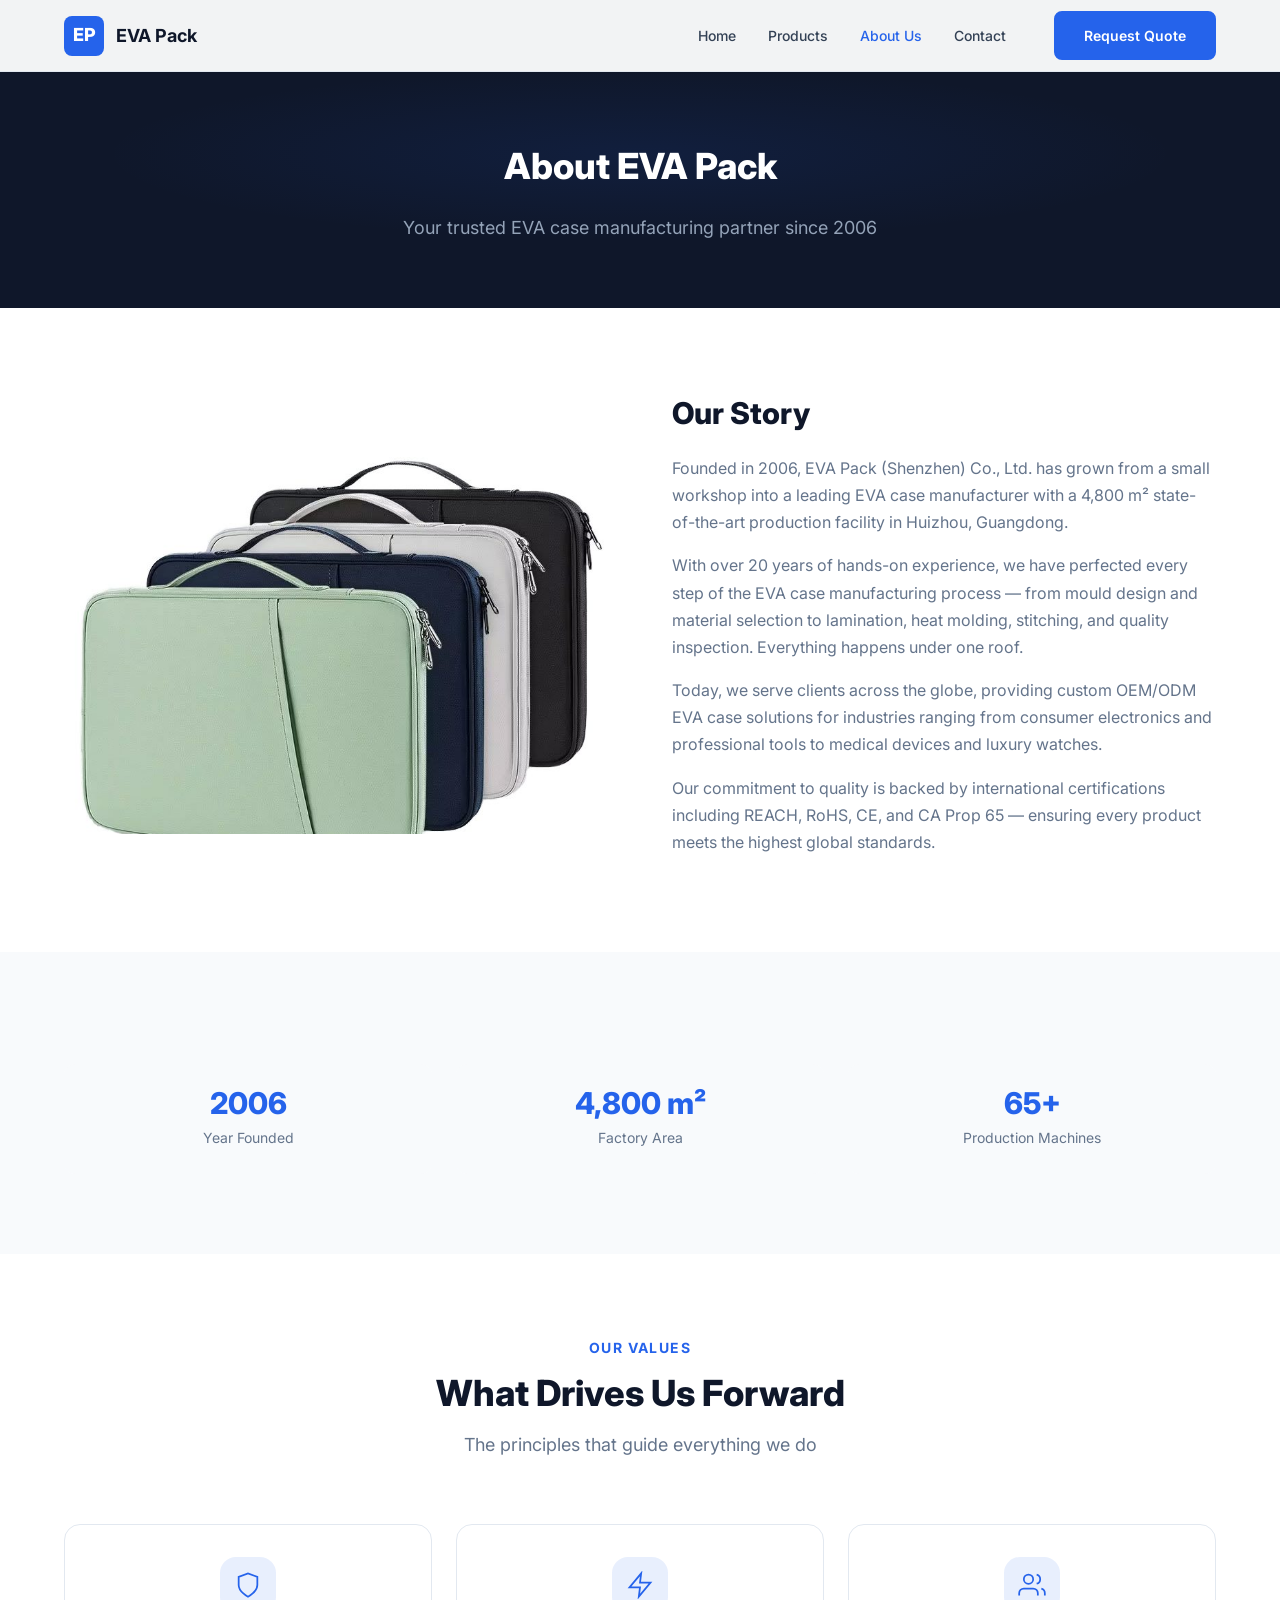
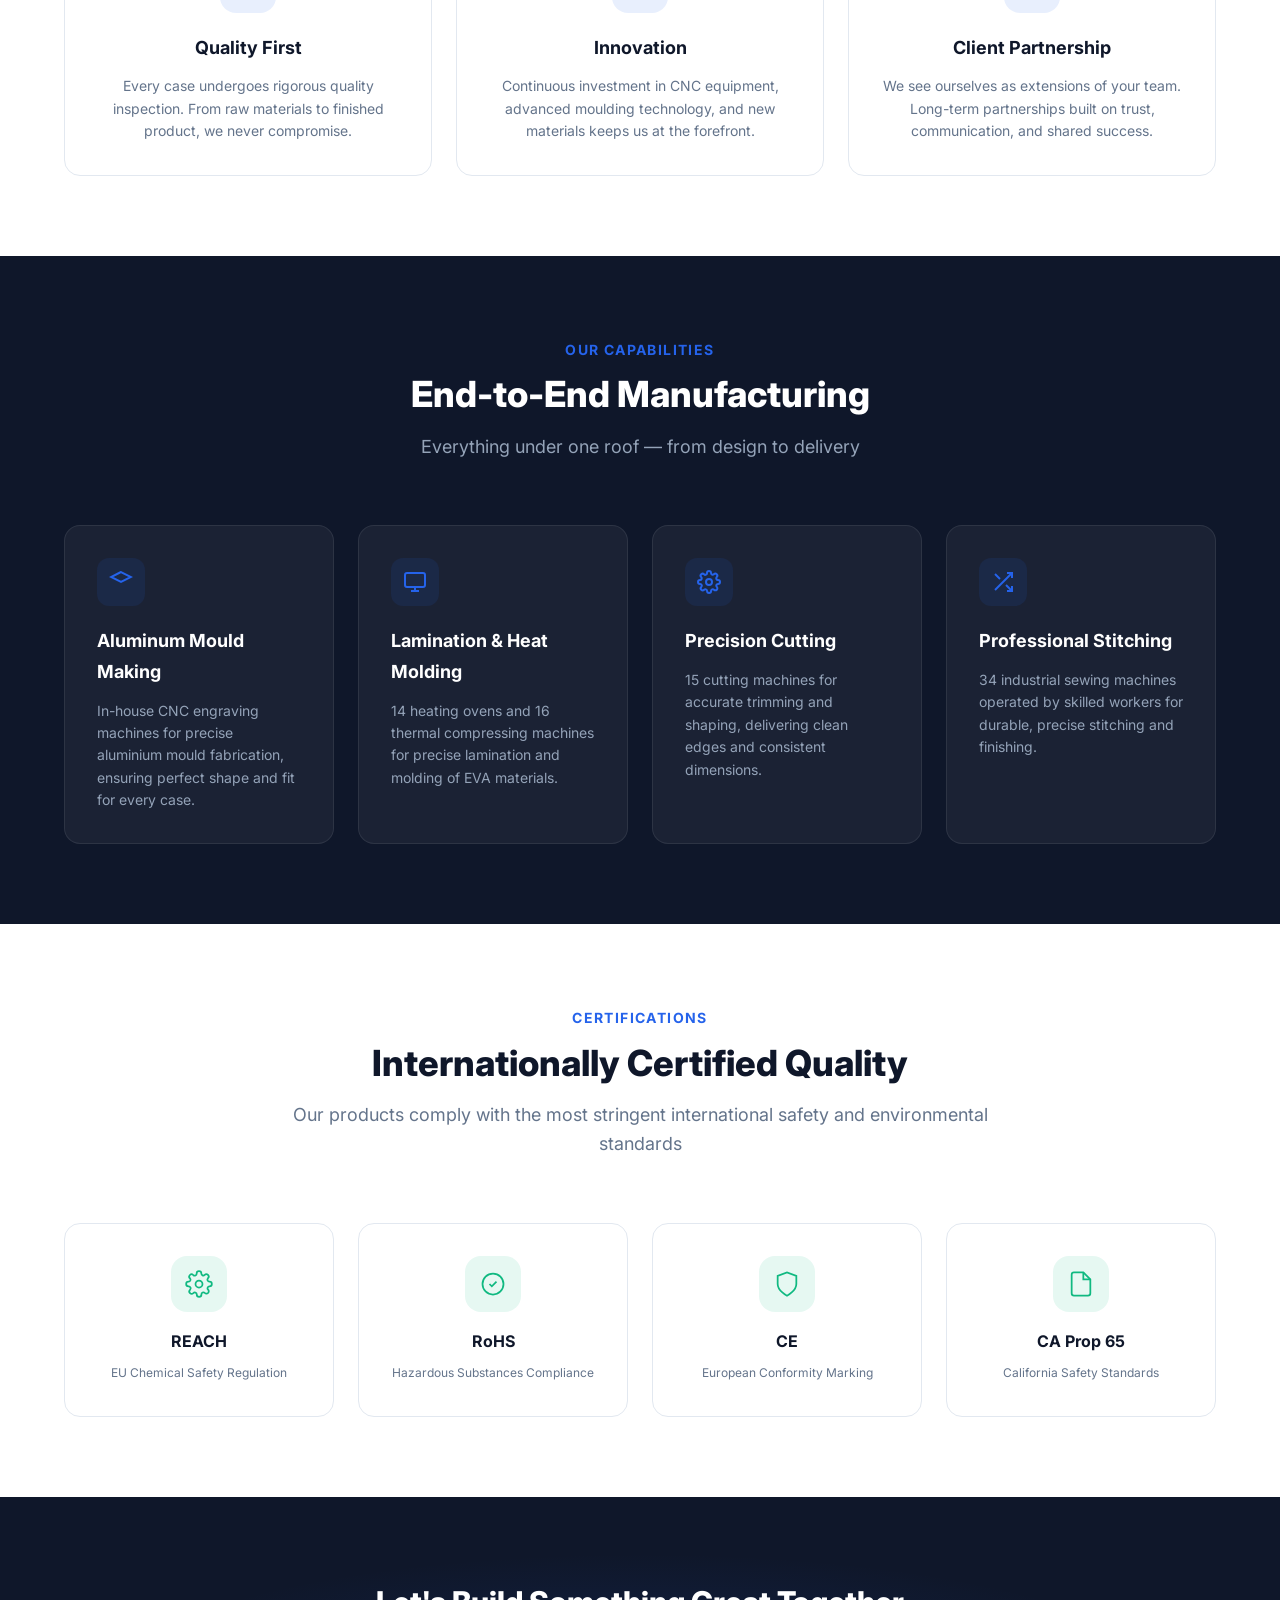
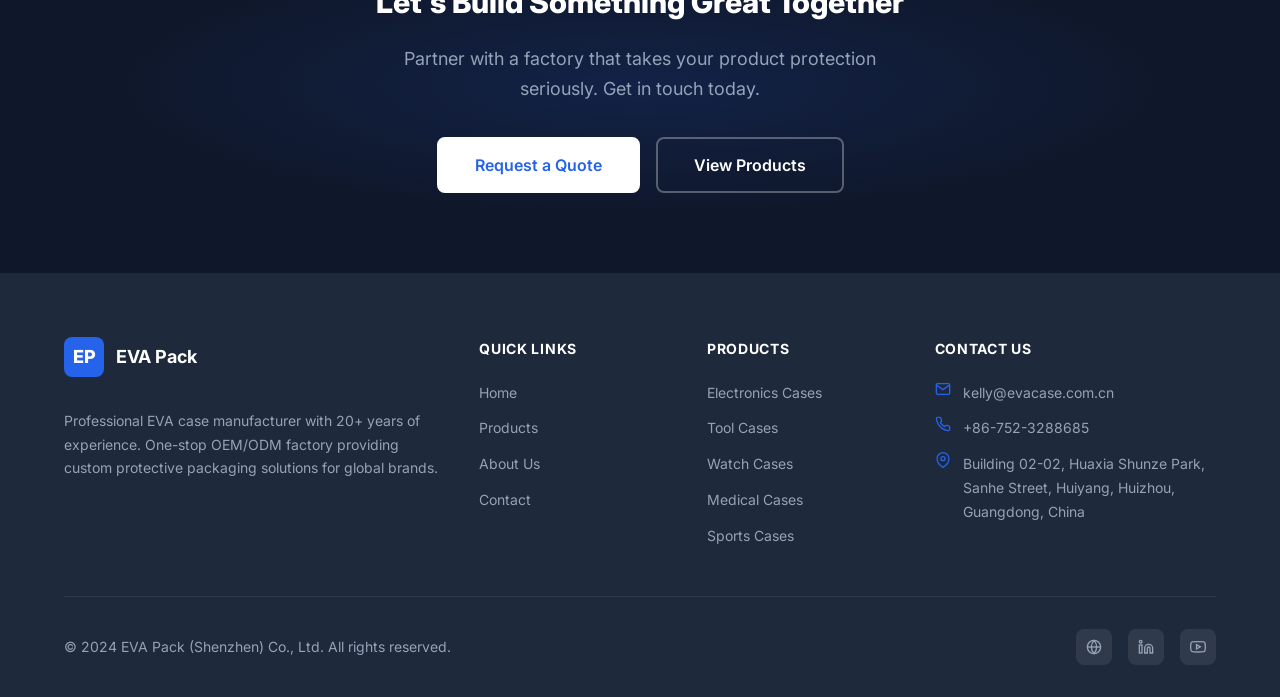
==== about.html @ 60064ac1 "Initial commit: EVA Pack B2B website with product images" ====
<!DOCTYPE html>
<html lang="en">
<head>
  <meta charset="UTF-8">
  <meta name="viewport" content="width=device-width, initial-scale=1.0">
  <meta name="description" content="Learn about EVA Pack - 20+ years of EVA case manufacturing excellence. 4,800 m² factory in Huizhou, China. REACH, RoHS, CE certified. End-to-end OEM/ODM service.">
  <meta name="keywords" content="EVA case manufacturer, about EVA Pack, EVA case factory China, OEM EVA case, EVA packaging company">
  <meta property="og:title" content="About Us - EVA Pack | 20+ Years of EVA Manufacturing Excellence">
  <meta property="og:description" content="Founded in 2006, EVA Pack is a professional EVA case manufacturer with a 4,800 m² factory in Huizhou, China. End-to-end OEM/ODM service.">
  <meta property="og:type" content="website">
  <link rel="canonical" href="https://www.evapack.hk/about.html">
  <link rel="preconnect" href="https://fonts.googleapis.com">
  <link rel="preconnect" href="https://fonts.gstatic.com" crossorigin>
  <link href="https://fonts.googleapis.com/css2?family=Inter:wght@400;500;600;700;800;900&display=swap" rel="stylesheet">
  <link rel="stylesheet" href="assets/css/style.css">
  <title>About Us - EVA Pack | Professional EVA Case Manufacturer Since 2006</title>
  <script type="application/ld+json">
  {
    "@context": "https://schema.org",
    "@type": "AboutPage",
    "name": "About EVA Pack",
    "description": "Professional EVA case manufacturer with 20+ years experience. 4,800 m² factory with 65+ production equipment.",
    "url": "https://www.evapack.hk/about.html",
    "about": {
      "@type": "Organization",
      "name": "EVA Pack (Shenzhen) Co., Ltd.",
      "foundingDate": "2006",
      "description": "Professional EVA case manufacturer specializing in custom OEM/ODM protective cases."
    }
  }
  </script>
</head>
<body>
  <!-- Header -->
  <header class="header scrolled" id="header">
    <div class="header-inner">
      <a href="index.html" class="logo">
        <div class="logo-icon">EP</div>
        <span class="logo-text" style="color:var(--color-navy)">EVA Pack</span>
      </a>
      <nav class="nav" id="nav">
        <a href="index.html" class="nav-link" style="color:var(--color-slate)">Home</a>
        <a href="products.html" class="nav-link" style="color:var(--color-slate)">Products</a>
        <a href="about.html" class="nav-link" style="color:var(--color-primary)">About Us</a>
        <a href="contact.html" class="nav-link" style="color:var(--color-slate)">Contact</a>
        <a href="contact.html" class="btn btn-primary nav-cta">Request Quote</a>
      </nav>
      <button class="menu-toggle" id="menuToggle" aria-label="Menu">
        <span style="background:var(--color-navy)"></span><span style="background:var(--color-navy)"></span><span style="background:var(--color-navy)"></span>
      </button>
    </div>
  </header>

  <div class="mobile-overlay" id="mobileOverlay"></div>
  <div class="mobile-nav" id="mobileNav">
    <a href="index.html" class="nav-link">Home</a>
    <a href="products.html" class="nav-link">Products</a>
    <a href="about.html" class="nav-link">About Us</a>
    <a href="contact.html" class="nav-link">Contact</a>
    <a href="contact.html" class="btn btn-primary">Request Quote</a>
  </div>

  <!-- Page Hero -->
  <section class="page-hero">
    <div class="page-hero-content">
      <h1 class="page-hero-title">About EVA Pack</h1>
      <p class="page-hero-subtitle">Your trusted EVA case manufacturing partner since 2006</p>
    </div>
  </section>

  <!-- Our Story -->
  <section class="section">
    <div class="container">
      <div class="about-story">
        <div class="about-image">
          <img src="assets/images/product-3.jpg" alt="EVA Pack Multi-Color Case Collection - Factory Product Showcase" loading="lazy" decoding="async" width="790" height="790" style="width:100%;height:100%;object-fit:cover">
        </div>
        <div class="about-content reveal">
          <h2>Our Story</h2>
          <p>Founded in 2006, EVA Pack (Shenzhen) Co., Ltd. has grown from a small workshop into a leading EVA case manufacturer with a 4,800 m² state-of-the-art production facility in Huizhou, Guangdong.</p>
          <p>With over 20 years of hands-on experience, we have perfected every step of the EVA case manufacturing process — from mould design and material selection to lamination, heat molding, stitching, and quality inspection. Everything happens under one roof.</p>
          <p>Today, we serve clients across the globe, providing custom OEM/ODM EVA case solutions for industries ranging from consumer electronics and professional tools to medical devices and luxury watches.</p>
          <p>Our commitment to quality is backed by international certifications including REACH, RoHS, CE, and CA Prop 65 — ensuring every product meets the highest global standards.</p>
        </div>
      </div>
    </div>
  </section>

  <!-- Stats -->
  <section class="section section-alt">
    <div class="container">
      <div class="stats-grid stagger">
        <div class="stat-item">
          <div class="stat-number">2006</div>
          <div class="stat-label">Year Founded</div>
        </div>
        <div class="stat-item">
          <div class="stat-number">4,800 m²</div>
          <div class="stat-label">Factory Area</div>
        </div>
        <div class="stat-item">
          <div class="stat-number">65+</div>
          <div class="stat-label">Production Machines</div>
        </div>
      </div>
    </div>
  </section>

  <!-- Our Values -->
  <section class="section">
    <div class="container">
      <div class="section-header reveal">
        <span class="section-label">Our Values</span>
        <h2 class="section-title">What Drives Us Forward</h2>
        <p class="section-subtitle">The principles that guide everything we do</p>
      </div>
      <div class="values-grid stagger">
        <div class="value-card">
          <div class="value-icon">
            <svg width="28" height="28" viewBox="0 0 24 24" fill="none" stroke="currentColor" stroke-width="1.5"><path d="M12 22s8-4 8-10V5l-8-3-8 3v7c0 6 8 10 8 10z"/></svg>
          </div>
          <h3 class="value-title">Quality First</h3>
          <p class="value-desc">Every case undergoes rigorous quality inspection. From raw materials to finished product, we never compromise.</p>
        </div>
        <div class="value-card">
          <div class="value-icon">
            <svg width="28" height="28" viewBox="0 0 24 24" fill="none" stroke="currentColor" stroke-width="1.5"><path d="M13 2L3 14h9l-1 8 10-12h-9l1-8z"/></svg>
          </div>
          <h3 class="value-title">Innovation</h3>
          <p class="value-desc">Continuous investment in CNC equipment, advanced moulding technology, and new materials keeps us at the forefront.</p>
        </div>
        <div class="value-card">
          <div class="value-icon">
            <svg width="28" height="28" viewBox="0 0 24 24" fill="none" stroke="currentColor" stroke-width="1.5"><path d="M17 21v-2a4 4 0 00-4-4H5a4 4 0 00-4 4v2"/><circle cx="9" cy="7" r="4"/><path d="M23 21v-2a4 4 0 00-3-3.87"/><path d="M16 3.13a4 4 0 010 7.75"/></svg>
          </div>
          <h3 class="value-title">Client Partnership</h3>
          <p class="value-desc">We see ourselves as extensions of your team. Long-term partnerships built on trust, communication, and shared success.</p>
        </div>
      </div>
    </div>
  </section>

  <!-- Manufacturing Capabilities -->
  <section class="section section-dark">
    <div class="container">
      <div class="section-header reveal">
        <span class="section-label">Our Capabilities</span>
        <h2 class="section-title">End-to-End Manufacturing</h2>
        <p class="section-subtitle">Everything under one roof — from design to delivery</p>
      </div>
      <div class="features-grid stagger">
        <div class="feature-card" style="background:rgba(255,255,255,0.05);border-color:rgba(255,255,255,0.08)">
          <div class="feature-icon">
            <svg width="24" height="24" viewBox="0 0 24 24" fill="none" stroke="currentColor" stroke-width="2"><path d="M12 2L2 7l10 5 10-5-10-5z"/></svg>
          </div>
          <h3 class="feature-title" style="color:var(--color-white)">Aluminum Mould Making</h3>
          <p class="feature-desc" style="color:var(--color-gray-light)">In-house CNC engraving machines for precise aluminium mould fabrication, ensuring perfect shape and fit for every case.</p>
        </div>
        <div class="feature-card" style="background:rgba(255,255,255,0.05);border-color:rgba(255,255,255,0.08)">
          <div class="feature-icon">
            <svg width="24" height="24" viewBox="0 0 24 24" fill="none" stroke="currentColor" stroke-width="2"><rect x="2" y="3" width="20" height="14" rx="2"/><line x1="8" y1="21" x2="16" y2="21"/><line x1="12" y1="17" x2="12" y2="21"/></svg>
          </div>
          <h3 class="feature-title" style="color:var(--color-white)">Lamination & Heat Molding</h3>
          <p class="feature-desc" style="color:var(--color-gray-light)">14 heating ovens and 16 thermal compressing machines for precise lamination and molding of EVA materials.</p>
        </div>
        <div class="feature-card" style="background:rgba(255,255,255,0.05);border-color:rgba(255,255,255,0.08)">
          <div class="feature-icon">
            <svg width="24" height="24" viewBox="0 0 24 24" fill="none" stroke="currentColor" stroke-width="2"><circle cx="12" cy="12" r="3"/><path d="M19.4 15a1.65 1.65 0 00.33 1.82l.06.06a2 2 0 010 2.83 2 2 0 01-2.83 0l-.06-.06a1.65 1.65 0 00-1.82-.33 1.65 1.65 0 00-1 1.51V21a2 2 0 01-4 0v-.09A1.65 1.65 0 009 19.4a1.65 1.65 0 00-1.82.33l-.06.06a2 2 0 01-2.83-2.83l.06-.06A1.65 1.65 0 004.68 15a1.65 1.65 0 00-1.51-1H3a2 2 0 010-4h.09A1.65 1.65 0 004.6 9a1.65 1.65 0 00-.33-1.82l-.06-.06a2 2 0 012.83-2.83l.06.06A1.65 1.65 0 009 4.68a1.65 1.65 0 001-1.51V3a2 2 0 014 0v.09a1.65 1.65 0 001 1.51 1.65 1.65 0 001.82-.33l.06-.06a2 2 0 012.83 2.83l-.06.06A1.65 1.65 0 0019.4 9a1.65 1.65 0 001.51 1H21a2 2 0 010 4h-.09a1.65 1.65 0 00-1.51 1z"/></svg>
          </div>
          <h3 class="feature-title" style="color:var(--color-white)">Precision Cutting</h3>
          <p class="feature-desc" style="color:var(--color-gray-light)">15 cutting machines for accurate trimming and shaping, delivering clean edges and consistent dimensions.</p>
        </div>
        <div class="feature-card" style="background:rgba(255,255,255,0.05);border-color:rgba(255,255,255,0.08)">
          <div class="feature-icon">
            <svg width="24" height="24" viewBox="0 0 24 24" fill="none" stroke="currentColor" stroke-width="2"><polyline points="16 3 21 3 21 8"/><line x1="4" y1="20" x2="21" y2="3"/><polyline points="21 16 21 21 16 21"/><line x1="15" y1="15" x2="21" y2="21"/><line x1="4" y1="4" x2="9" y2="9"/></svg>
          </div>
          <h3 class="feature-title" style="color:var(--color-white)">Professional Stitching</h3>
          <p class="feature-desc" style="color:var(--color-gray-light)">34 industrial sewing machines operated by skilled workers for durable, precise stitching and finishing.</p>
        </div>
      </div>
    </div>
  </section>

  <!-- Certifications Detail -->
  <section class="section">
    <div class="container">
      <div class="section-header reveal">
        <span class="section-label">Certifications</span>
        <h2 class="section-title">Internationally Certified Quality</h2>
        <p class="section-subtitle">Our products comply with the most stringent international safety and environmental standards</p>
      </div>
      <div class="certs-grid stagger">
        <div class="cert-card">
          <div class="cert-icon">
            <svg width="28" height="28" viewBox="0 0 24 24" fill="none" stroke="currentColor" stroke-width="1.5"><path d="M12 15a3 3 0 100-6 3 3 0 000 6z"/><path d="M19.4 15a1.65 1.65 0 00.33 1.82l.06.06a2 2 0 010 2.83 2 2 0 01-2.83 0l-.06-.06a1.65 1.65 0 00-1.82-.33 1.65 1.65 0 00-1 1.51V21a2 2 0 01-4 0v-.09A1.65 1.65 0 009 19.4a1.65 1.65 0 00-1.82.33l-.06.06a2 2 0 01-2.83-2.83l.06-.06A1.65 1.65 0 004.68 15a1.65 1.65 0 00-1.51-1H3a2 2 0 010-4h.09A1.65 1.65 0 004.6 9a1.65 1.65 0 00-.33-1.82l-.06-.06a2 2 0 012.83-2.83l.06.06A1.65 1.65 0 009 4.68a1.65 1.65 0 001-1.51V3a2 2 0 014 0v.09a1.65 1.65 0 001 1.51 1.65 1.65 0 001.82-.33l.06-.06a2 2 0 012.83 2.83l-.06.06A1.65 1.65 0 0019.4 9a1.65 1.65 0 001.51 1H21a2 2 0 010 4h-.09a1.65 1.65 0 00-1.51 1z"/></svg>
          </div>
          <h3 class="cert-name">REACH</h3>
          <p style="font-size:var(--font-size-xs);color:var(--color-gray);margin-top:var(--space-2)">EU Chemical Safety Regulation</p>
        </div>
        <div class="cert-card">
          <div class="cert-icon">
            <svg width="28" height="28" viewBox="0 0 24 24" fill="none" stroke="currentColor" stroke-width="1.5"><path d="M9 12l2 2 4-4m6 2a9 9 0 11-18 0 9 9 0 0118 0z"/></svg>
          </div>
          <h3 class="cert-name">RoHS</h3>
          <p style="font-size:var(--font-size-xs);color:var(--color-gray);margin-top:var(--space-2)">Hazardous Substances Compliance</p>
        </div>
        <div class="cert-card">
          <div class="cert-icon">
            <svg width="28" height="28" viewBox="0 0 24 24" fill="none" stroke="currentColor" stroke-width="1.5"><path d="M12 22s8-4 8-10V5l-8-3-8 3v7c0 6 8 10 8 10z"/></svg>
          </div>
          <h3 class="cert-name">CE</h3>
          <p style="font-size:var(--font-size-xs);color:var(--color-gray);margin-top:var(--space-2)">European Conformity Marking</p>
        </div>
        <div class="cert-card">
          <div class="cert-icon">
            <svg width="28" height="28" viewBox="0 0 24 24" fill="none" stroke="currentColor" stroke-width="1.5"><path d="M14 2H6a2 2 0 00-2 2v16a2 2 0 002 2h12a2 2 0 002-2V8z"/><polyline points="14 2 14 8 20 8"/></svg>
          </div>
          <h3 class="cert-name">CA Prop 65</h3>
          <p style="font-size:var(--font-size-xs);color:var(--color-gray);margin-top:var(--space-2)">California Safety Standards</p>
        </div>
      </div>
    </div>
  </section>

  <!-- CTA -->
  <section class="cta-section">
    <div class="cta-bg"></div>
    <div class="cta-content reveal">
      <h2>Let's Build Something Great Together</h2>
      <p>Partner with a factory that takes your product protection seriously. Get in touch today.</p>
      <div class="cta-buttons">
        <a href="contact.html" class="btn btn-white btn-lg">Request a Quote</a>
        <a href="products.html" class="btn btn-outline-light btn-lg">View Products</a>
      </div>
    </div>
  </section>

  <!-- Footer -->
  <footer class="footer">
    <div class="container">
      <div class="footer-grid">
        <div class="footer-brand">
          <a href="index.html" class="logo" style="margin-bottom:var(--space-4);display:inline-flex">
            <div class="logo-icon">EP</div>
            <span class="logo-text" style="color:var(--color-white)">EVA Pack</span>
          </a>
          <p>Professional EVA case manufacturer with 20+ years of experience. One-stop OEM/ODM factory providing custom protective packaging solutions for global brands.</p>
        </div>
        <div>
          <h4 class="footer-heading">Quick Links</h4>
          <div class="footer-links">
            <a href="index.html">Home</a>
            <a href="products.html">Products</a>
            <a href="about.html">About Us</a>
            <a href="contact.html">Contact</a>
          </div>
        </div>
        <div>
          <h4 class="footer-heading">Products</h4>
          <div class="footer-links">
            <a href="products.html#electronics">Electronics Cases</a>
            <a href="products.html#tools">Tool Cases</a>
            <a href="products.html#watches">Watch Cases</a>
            <a href="products.html#medical">Medical Cases</a>
            <a href="products.html#sports">Sports Cases</a>
          </div>
        </div>
        <div>
          <h4 class="footer-heading">Contact Us</h4>
          <div class="footer-contact">
            <div class="footer-contact-item">
              <svg width="16" height="16" viewBox="0 0 24 24" fill="none" stroke="currentColor" stroke-width="2"><path d="M4 4h16c1.1 0 2 .9 2 2v12c0 1.1-.9 2-2 2H4c-1.1 0-2-.9-2-2V6c0-1.1.9-2 2-2z"/><polyline points="22,6 12,13 2,6"/></svg>
              <span>kelly@evacase.com.cn</span>
            </div>
            <div class="footer-contact-item">
              <svg width="16" height="16" viewBox="0 0 24 24" fill="none" stroke="currentColor" stroke-width="2"><path d="M22 16.92v3a2 2 0 01-2.18 2 19.79 19.79 0 01-8.63-3.07 19.5 19.5 0 01-6-6 19.79 19.79 0 01-3.07-8.67A2 2 0 014.11 2h3a2 2 0 012 1.72c.127.96.361 1.903.7 2.81a2 2 0 01-.45 2.11L8.09 9.91a16 16 0 006 6l1.27-1.27a2 2 0 012.11-.45c.907.339 1.85.573 2.81.7A2 2 0 0122 16.92z"/></svg>
              <span>+86-752-3288685</span>
            </div>
            <div class="footer-contact-item">
              <svg width="16" height="16" viewBox="0 0 24 24" fill="none" stroke="currentColor" stroke-width="2"><path d="M21 10c0 7-9 13-9 13s-9-6-9-13a9 9 0 0118 0z"/><circle cx="12" cy="10" r="3"/></svg>
              <span>Building 02-02, Huaxia Shunze Park, Sanhe Street, Huiyang, Huizhou, Guangdong, China</span>
            </div>
          </div>
        </div>
      </div>
      <div class="footer-bottom">
        <p>&copy; 2024 EVA Pack (Shenzhen) Co., Ltd. All rights reserved.</p>
        <div class="footer-social">
          <a href="https://evapack.en.alibaba.com" target="_blank" rel="noopener" aria-label="Alibaba">
            <svg width="16" height="16" viewBox="0 0 24 24" fill="none" stroke="currentColor" stroke-width="2"><circle cx="12" cy="12" r="10"/><line x1="2" y1="12" x2="22" y2="12"/><path d="M12 2a15.3 15.3 0 014 10 15.3 15.3 0 01-4 10 15.3 15.3 0 01-4-10 15.3 15.3 0 014-10z"/></svg>
          </a>
          <a href="#" aria-label="LinkedIn"><svg width="16" height="16" viewBox="0 0 24 24" fill="none" stroke="currentColor" stroke-width="2"><path d="M16 8a6 6 0 016 6v7h-4v-7a2 2 0 00-2-2 2 2 0 00-2 2v7h-4v-7a6 6 0 016-6z"/><rect x="2" y="9" width="4" height="12"/><circle cx="4" cy="4" r="2"/></svg></a>
          <a href="#" aria-label="YouTube"><svg width="16" height="16" viewBox="0 0 24 24" fill="none" stroke="currentColor" stroke-width="2"><path d="M22.54 6.42a2.78 2.78 0 00-1.94-2C18.88 4 12 4 12 4s-6.88 0-8.6.46a2.78 2.78 0 00-1.94 2A29.94 29.94 0 001 11.75a29.94 29.94 0 00.46 5.33A2.78 2.78 0 003.4 19c1.72.46 8.6.46 8.6.46s6.88 0 8.6-.46a2.78 2.78 0 001.94-2c.313-1.732.467-3.49.46-5.25a29.94 29.94 0 00-.46-5.33z"/><polygon points="9.75 15.02 15.5 11.75 9.75 8.48 9.75 15.02"/></svg></a>
        </div>
      </div>
    </div>
  </footer>

  <button class="back-to-top" id="backToTop" aria-label="Back to top">
    <svg width="20" height="20" viewBox="0 0 24 24" fill="none" stroke="currentColor" stroke-width="2"><polyline points="18 15 12 9 6 15"/></svg>
  </button>

  <script src="assets/js/main.js"></script>
</body>
</html>
---- assets/css/style.css ----
/* ============================================================
   EVA Pack - B2B Foreign Trade Website
   Professional EVA Case Manufacturer
   ============================================================ */

/* --- Custom Properties --- */
:root {
  /* Brand Colors */
  --color-primary: #2563eb;
  --color-primary-light: #3b82f6;
  --color-primary-dark: #1d4ed8;
  --color-secondary: #0ea5e9;
  --color-secondary-light: #38bdf8;

  /* Neutrals */
  --color-navy: #0f172a;
  --color-navy-light: #1e293b;
  --color-slate: #334155;
  --color-slate-light: #475569;
  --color-gray: #64748b;
  --color-gray-light: #94a3b8;
  --color-border: #e2e8f0;
  --color-bg: #f8fafc;
  --color-bg-alt: #f1f5f9;
  --color-white: #ffffff;

  /* Accent */
  --color-success: #10b981;
  --color-warning: #f59e0b;

  /* Typography */
  --font-primary: 'Inter', -apple-system, BlinkMacSystemFont, 'Segoe UI', sans-serif;
  --font-size-xs: 0.75rem;
  --font-size-sm: 0.875rem;
  --font-size-base: 1rem;
  --font-size-lg: 1.125rem;
  --font-size-xl: 1.25rem;
  --font-size-2xl: 1.5rem;
  --font-size-3xl: 1.875rem;
  --font-size-4xl: 2.25rem;
  --font-size-5xl: 3rem;
  --font-size-6xl: 3.75rem;

  /* Spacing */
  --space-1: 0.25rem;
  --space-2: 0.5rem;
  --space-3: 0.75rem;
  --space-4: 1rem;
  --space-5: 1.25rem;
  --space-6: 1.5rem;
  --space-8: 2rem;
  --space-10: 2.5rem;
  --space-12: 3rem;
  --space-16: 4rem;
  --space-20: 5rem;
  --space-24: 6rem;

  /* Shadows */
  --shadow-sm: 0 1px 2px rgba(0,0,0,0.05);
  --shadow-md: 0 4px 6px -1px rgba(0,0,0,0.07), 0 2px 4px -2px rgba(0,0,0,0.05);
  --shadow-lg: 0 10px 15px -3px rgba(0,0,0,0.08), 0 4px 6px -4px rgba(0,0,0,0.04);
  --shadow-xl: 0 20px 25px -5px rgba(0,0,0,0.1), 0 8px 10px -6px rgba(0,0,0,0.04);

  /* Transitions */
  --transition-fast: 150ms ease;
  --transition-base: 300ms ease;
  --transition-slow: 500ms ease;

  /* Layout */
  --max-width: 1200px;
  --header-height: 72px;
}

/* --- Reset & Base --- */
*, *::before, *::after {
  margin: 0;
  padding: 0;
  box-sizing: border-box;
}

html {
  scroll-behavior: smooth;
  scroll-padding-top: var(--header-height);
  -webkit-font-smoothing: antialiased;
  -moz-osx-font-smoothing: grayscale;
}

body {
  font-family: var(--font-primary);
  font-size: var(--font-size-base);
  line-height: 1.7;
  color: var(--color-slate);
  background: var(--color-white);
  overflow-x: hidden;
}

img {
  max-width: 100%;
  height: auto;
  display: block;
}

a {
  color: var(--color-primary);
  text-decoration: none;
  transition: color var(--transition-fast);
}

a:hover {
  color: var(--color-primary-dark);
}

ul {
  list-style: none;
}

.container {
  max-width: var(--max-width);
  margin: 0 auto;
  padding: 0 var(--space-6);
}

/* --- Buttons --- */
.btn {
  display: inline-flex;
  align-items: center;
  gap: var(--space-2);
  padding: 0.75rem 1.75rem;
  font-size: var(--font-size-sm);
  font-weight: 600;
  border-radius: 8px;
  cursor: pointer;
  transition: all var(--transition-fast);
  border: 2px solid transparent;
  text-decoration: none;
  line-height: 1.5;
  white-space: nowrap;
}

.btn-primary {
  background: var(--color-primary);
  color: var(--color-white);
  border-color: var(--color-primary);
}

.btn-primary:hover {
  background: var(--color-primary-dark);
  border-color: var(--color-primary-dark);
  color: var(--color-white);
  transform: translateY(-1px);
  box-shadow: var(--shadow-md);
}

.btn-outline {
  background: transparent;
  color: var(--color-primary);
  border-color: var(--color-primary);
}

.btn-outline:hover {
  background: var(--color-primary);
  color: var(--color-white);
  transform: translateY(-1px);
}

.btn-outline-light {
  background: transparent;
  color: var(--color-white);
  border-color: rgba(255,255,255,0.3);
}

.btn-outline-light:hover {
  background: var(--color-white);
  color: var(--color-navy);
  border-color: var(--color-white);
  transform: translateY(-1px);
}

.btn-white {
  background: var(--color-white);
  color: var(--color-primary);
  border-color: var(--color-white);
}

.btn-white:hover {
  background: var(--color-bg);
  border-color: var(--color-bg);
  transform: translateY(-1px);
  box-shadow: var(--shadow-md);
}

.btn-lg {
  padding: 0.875rem 2.25rem;
  font-size: var(--font-size-base);
}

/* --- Section Common --- */
.section {
  padding: var(--space-20) 0;
}

.section-alt {
  background: var(--color-bg);
}

.section-dark {
  background: var(--color-navy);
  color: var(--color-white);
}

.section-header {
  text-align: center;
  max-width: 700px;
  margin: 0 auto var(--space-16);
}

.section-label {
  display: inline-block;
  font-size: var(--font-size-sm);
  font-weight: 700;
  text-transform: uppercase;
  letter-spacing: 0.1em;
  color: var(--color-primary);
  margin-bottom: var(--space-3);
}

.section-title {
  font-size: var(--font-size-4xl);
  font-weight: 800;
  color: var(--color-navy);
  line-height: 1.2;
  margin-bottom: var(--space-4);
}

.section-dark .section-title {
  color: var(--color-white);
}

.section-subtitle {
  font-size: var(--font-size-lg);
  color: var(--color-gray);
  line-height: 1.6;
}

.section-dark .section-subtitle {
  color: var(--color-gray-light);
}

/* --- Header --- */
.header {
  position: fixed;
  top: 0;
  left: 0;
  right: 0;
  z-index: 1000;
  height: var(--header-height);
  transition: all var(--transition-base);
  background: transparent;
}

.header.scrolled {
  background: rgba(255,255,255,0.95);
  backdrop-filter: blur(12px);
  -webkit-backdrop-filter: blur(12px);
  box-shadow: var(--shadow-sm);
  border-bottom: 1px solid var(--color-border);
}

.header-inner {
  display: flex;
  align-items: center;
  justify-content: space-between;
  height: 100%;
  max-width: var(--max-width);
  margin: 0 auto;
  padding: 0 var(--space-6);
}

.logo {
  display: flex;
  align-items: center;
  gap: var(--space-3);
  text-decoration: none;
}

.logo-icon {
  width: 40px;
  height: 40px;
  background: var(--color-primary);
  border-radius: 8px;
  display: flex;
  align-items: center;
  justify-content: center;
  color: var(--color-white);
  font-weight: 800;
  font-size: var(--font-size-lg);
  flex-shrink: 0;
}

.logo-text {
  font-size: var(--font-size-lg);
  font-weight: 700;
  color: var(--color-white);
  line-height: 1.2;
}

.header.scrolled .logo-text {
  color: var(--color-navy);
}

.nav {
  display: flex;
  align-items: center;
  gap: var(--space-8);
}

.nav-link {
  font-size: var(--font-size-sm);
  font-weight: 500;
  color: rgba(255,255,255,0.85);
  text-decoration: none;
  transition: color var(--transition-fast);
  position: relative;
}

.header.scrolled .nav-link {
  color: var(--color-slate);
}

.nav-link:hover {
  color: var(--color-white);
}

.header.scrolled .nav-link:hover {
  color: var(--color-primary);
}

.nav-link::after {
  content: '';
  position: absolute;
  bottom: -4px;
  left: 0;
  width: 0;
  height: 2px;
  background: var(--color-primary);
  transition: width var(--transition-fast);
}

.nav-link:hover::after {
  width: 100%;
}

.nav-cta {
  margin-left: var(--space-4);
}

/* Mobile Menu Toggle */
.menu-toggle {
  display: none;
  flex-direction: column;
  gap: 5px;
  cursor: pointer;
  padding: var(--space-2);
  background: none;
  border: none;
  z-index: 1001;
}

.menu-toggle span {
  display: block;
  width: 24px;
  height: 2px;
  background: var(--color-white);
  transition: all var(--transition-fast);
  border-radius: 2px;
}

.header.scrolled .menu-toggle span {
  background: var(--color-navy);
}

.menu-toggle.active span:nth-child(1) {
  transform: rotate(45deg) translate(5px, 5px);
}

.menu-toggle.active span:nth-child(2) {
  opacity: 0;
}

.menu-toggle.active span:nth-child(3) {
  transform: rotate(-45deg) translate(5px, -5px);
}

/* --- Hero --- */
.hero {
  position: relative;
  min-height: 100vh;
  display: flex;
  align-items: center;
  justify-content: center;
  background: var(--color-navy);
  overflow: hidden;
  padding: var(--space-24) 0;
}

.hero-bg {
  position: absolute;
  inset: 0;
  background:
    radial-gradient(ellipse 80% 60% at 50% 30%, rgba(37,99,235,0.15) 0%, transparent 70%),
    radial-gradient(ellipse 60% 50% at 80% 70%, rgba(14,165,233,0.1) 0%, transparent 70%),
    radial-gradient(ellipse 50% 40% at 20% 50%, rgba(37,99,235,0.08) 0%, transparent 60%);
}

.hero-pattern {
  position: absolute;
  inset: 0;
  background-image:
    linear-gradient(rgba(255,255,255,0.03) 1px, transparent 1px),
    linear-gradient(90deg, rgba(255,255,255,0.03) 1px, transparent 1px);
  background-size: 60px 60px;
  opacity: 0.5;
}

.hero-content {
  position: relative;
  z-index: 1;
  text-align: center;
  max-width: 800px;
  padding: 0 var(--space-6);
}

.hero-badge {
  display: inline-flex;
  align-items: center;
  gap: var(--space-2);
  background: rgba(37,99,235,0.2);
  border: 1px solid rgba(37,99,235,0.3);
  color: var(--color-secondary-light);
  padding: 0.375rem 1rem;
  border-radius: 50px;
  font-size: var(--font-size-sm);
  font-weight: 600;
  margin-bottom: var(--space-8);
}

.hero-badge-dot {
  width: 8px;
  height: 8px;
  background: var(--color-success);
  border-radius: 50%;
  animation: pulse-dot 2s ease-in-out infinite;
}

@keyframes pulse-dot {
  0%, 100% { opacity: 1; transform: scale(1); }
  50% { opacity: 0.6; transform: scale(1.2); }
}

.hero-title {
  font-size: clamp(2.25rem, 5vw, var(--font-size-6xl));
  font-weight: 800;
  color: var(--color-white);
  line-height: 1.1;
  margin-bottom: var(--space-6);
}

.hero-title span {
  background: linear-gradient(135deg, var(--color-secondary), var(--color-primary-light));
  -webkit-background-clip: text;
  -webkit-text-fill-color: transparent;
  background-clip: text;
}

.hero-desc {
  font-size: var(--font-size-lg);
  color: var(--color-gray-light);
  max-width: 600px;
  margin: 0 auto var(--space-8);
  line-height: 1.7;
}

.hero-ctas {
  display: flex;
  gap: var(--space-4);
  justify-content: center;
  flex-wrap: wrap;
}

.hero-scroll {
  position: absolute;
  bottom: var(--space-8);
  left: 50%;
  transform: translateX(-50%);
  display: flex;
  flex-direction: column;
  align-items: center;
  gap: var(--space-2);
  color: rgba(255,255,255,0.4);
  font-size: var(--font-size-xs);
  animation: bounce 2s ease-in-out infinite;
}

@keyframes bounce {
  0%, 100% { transform: translateX(-50%) translateY(0); }
  50% { transform: translateX(-50%) translateY(8px); }
}

/* --- Trust Bar --- */
.trust-bar {
  padding: var(--space-8) 0;
  background: var(--color-white);
  border-bottom: 1px solid var(--color-border);
}

.trust-grid {
  display: grid;
  grid-template-columns: repeat(4, 1fr);
  gap: var(--space-8);
  text-align: center;
}

.trust-item {
  display: flex;
  flex-direction: column;
  align-items: center;
  gap: var(--space-2);
}

.trust-icon {
  width: 48px;
  height: 48px;
  background: var(--color-bg);
  border-radius: 12px;
  display: flex;
  align-items: center;
  justify-content: center;
  color: var(--color-primary);
  margin-bottom: var(--space-1);
}

.trust-value {
  font-size: var(--font-size-2xl);
  font-weight: 800;
  color: var(--color-navy);
  line-height: 1;
}

.trust-label {
  font-size: var(--font-size-sm);
  color: var(--color-gray);
}

/* --- Product Categories --- */
.categories-grid {
  display: grid;
  grid-template-columns: repeat(3, 1fr);
  gap: var(--space-6);
}

.category-card {
  background: var(--color-white);
  border-radius: 16px;
  padding: var(--space-10) var(--space-8);
  text-align: center;
  border: 1px solid var(--color-border);
  transition: all var(--transition-base);
  position: relative;
  overflow: hidden;
}

.category-card::before {
  content: '';
  position: absolute;
  top: 0;
  left: 0;
  right: 0;
  height: 3px;
  background: linear-gradient(90deg, var(--color-primary), var(--color-secondary));
  transform: scaleX(0);
  transition: transform var(--transition-base);
}

.category-card:hover {
  transform: translateY(-4px);
  box-shadow: var(--shadow-xl);
  border-color: transparent;
}

.category-card:hover::before {
  transform: scaleX(1);
}

.category-icon {
  width: 64px;
  height: 64px;
  background: var(--color-bg);
  border-radius: 16px;
  display: flex;
  align-items: center;
  justify-content: center;
  margin: 0 auto var(--space-6);
  color: var(--color-primary);
  transition: all var(--transition-base);
}

.category-card:hover .category-icon {
  background: var(--color-primary);
  color: var(--color-white);
}

.category-name {
  font-size: var(--font-size-xl);
  font-weight: 700;
  color: var(--color-navy);
  margin-bottom: var(--space-3);
}

.category-desc {
  font-size: var(--font-size-sm);
  color: var(--color-gray);
  margin-bottom: var(--space-6);
  line-height: 1.6;
}

.category-link {
  font-size: var(--font-size-sm);
  font-weight: 600;
  color: var(--color-primary);
  display: inline-flex;
  align-items: center;
  gap: var(--space-1);
  transition: gap var(--transition-fast);
}

.category-link:hover {
  gap: var(--space-2);
}

/* --- Why Choose Us --- */
.features-grid {
  display: grid;
  grid-template-columns: repeat(4, 1fr);
  gap: var(--space-6);
}

.feature-card {
  background: var(--color-white);
  border-radius: 16px;
  padding: var(--space-8);
  border: 1px solid var(--color-border);
  transition: all var(--transition-base);
}

.feature-card:hover {
  transform: translateY(-2px);
  box-shadow: var(--shadow-lg);
}

.feature-icon {
  width: 48px;
  height: 48px;
  background: rgba(37,99,235,0.1);
  border-radius: 12px;
  display: flex;
  align-items: center;
  justify-content: center;
  color: var(--color-primary);
  margin-bottom: var(--space-5);
}

.feature-title {
  font-size: var(--font-size-lg);
  font-weight: 700;
  color: var(--color-navy);
  margin-bottom: var(--space-3);
}

.feature-desc {
  font-size: var(--font-size-sm);
  color: var(--color-gray);
  line-height: 1.6;
}

/* --- Featured Products --- */
.products-grid {
  display: grid;
  grid-template-columns: repeat(3, 1fr);
  gap: var(--space-8);
}

.product-card {
  background: var(--color-white);
  border-radius: 16px;
  overflow: hidden;
  border: 1px solid var(--color-border);
  transition: all var(--transition-base);
}

.product-card:hover {
  transform: translateY(-4px);
  box-shadow: var(--shadow-xl);
}

.product-image {
  position: relative;
  height: 260px;
  background: var(--color-bg-alt);
  display: flex;
  align-items: center;
  justify-content: center;
  overflow: hidden;
}

.product-image img {
  width: 100%;
  height: 100%;
  object-fit: cover;
  transition: transform var(--transition-slow);
}

.product-card:hover .product-image img {
  transform: scale(1.05);
}

.product-image-placeholder {
  display: flex;
  flex-direction: column;
  align-items: center;
  gap: var(--space-3);
  color: var(--color-gray-light);
}

.product-badge {
  position: absolute;
  top: var(--space-4);
  left: var(--space-4);
  background: var(--color-primary);
  color: var(--color-white);
  padding: 0.25rem 0.75rem;
  border-radius: 50px;
  font-size: var(--font-size-xs);
  font-weight: 600;
}

.product-body {
  padding: var(--space-6);
}

.product-name {
  font-size: var(--font-size-lg);
  font-weight: 700;
  color: var(--color-navy);
  margin-bottom: var(--space-2);
}

.product-desc {
  font-size: var(--font-size-sm);
  color: var(--color-gray);
  margin-bottom: var(--space-4);
  line-height: 1.6;
}

.product-tags {
  display: flex;
  flex-wrap: wrap;
  gap: var(--space-2);
  margin-bottom: var(--space-4);
}

.product-tag {
  font-size: var(--font-size-xs);
  padding: 0.25rem 0.625rem;
  background: var(--color-bg);
  border-radius: 4px;
  color: var(--color-slate);
  font-weight: 500;
}

.product-link {
  font-size: var(--font-size-sm);
  font-weight: 600;
  color: var(--color-primary);
  display: inline-flex;
  align-items: center;
  gap: var(--space-1);
}

.product-link:hover {
  gap: var(--space-2);
}

/* --- OEM Section --- */
.oem-section {
  display: grid;
  grid-template-columns: 1fr 1fr;
  gap: var(--space-16);
  align-items: center;
}

.oem-image {
  position: relative;
  border-radius: 20px;
  overflow: hidden;
  aspect-ratio: 4/3;
  background: var(--color-bg-alt);
  display: flex;
  align-items: center;
  justify-content: center;
}

.oem-image .placeholder-icon {
  color: var(--color-gray-light);
}

.oem-content h2 {
  font-size: var(--font-size-3xl);
  font-weight: 800;
  color: var(--color-navy);
  margin-bottom: var(--space-4);
  line-height: 1.2;
}

.oem-content p {
  color: var(--color-gray);
  margin-bottom: var(--space-6);
  line-height: 1.7;
}

.oem-checklist {
  display: flex;
  flex-direction: column;
  gap: var(--space-4);
  margin-bottom: var(--space-8);
}

.oem-checklist li {
  display: flex;
  align-items: flex-start;
  gap: var(--space-3);
  font-size: var(--font-size-sm);
  color: var(--color-slate);
}

.oem-check-icon {
  width: 24px;
  height: 24px;
  background: rgba(16,185,129,0.15);
  border-radius: 50%;
  display: flex;
  align-items: center;
  justify-content: center;
  color: var(--color-success);
  flex-shrink: 0;
  margin-top: 1px;
}

/* --- Certifications --- */
.certs-grid {
  display: grid;
  grid-template-columns: repeat(4, 1fr);
  gap: var(--space-6);
}

.cert-card {
  text-align: center;
  padding: var(--space-8);
  background: var(--color-white);
  border-radius: 16px;
  border: 1px solid var(--color-border);
  transition: all var(--transition-base);
}

.cert-card:hover {
  transform: translateY(-2px);
  box-shadow: var(--shadow-lg);
}

.cert-icon {
  width: 56px;
  height: 56px;
  background: rgba(16,185,129,0.1);
  border-radius: 16px;
  display: flex;
  align-items: center;
  justify-content: center;
  color: var(--color-success);
  margin: 0 auto var(--space-4);
}

.cert-name {
  font-size: var(--font-size-base);
  font-weight: 700;
  color: var(--color-navy);
}

/* --- Applications / Industries --- */
.industries-grid {
  display: grid;
  grid-template-columns: repeat(4, 1fr);
  gap: var(--space-6);
}

.industry-card {
  text-align: center;
  padding: var(--space-8);
  border-radius: 16px;
  background: rgba(255,255,255,0.05);
  border: 1px solid rgba(255,255,255,0.1);
  transition: all var(--transition-base);
}

.industry-card:hover {
  background: rgba(255,255,255,0.1);
  transform: translateY(-2px);
}

.industry-icon {
  width: 48px;
  height: 48px;
  background: rgba(37,99,235,0.2);
  border-radius: 12px;
  display: flex;
  align-items: center;
  justify-content: center;
  color: var(--color-secondary-light);
  margin: 0 auto var(--space-4);
}

.industry-name {
  font-size: var(--font-size-base);
  font-weight: 600;
  color: var(--color-white);
  margin-bottom: var(--space-2);
}

.industry-desc {
  font-size: var(--font-size-sm);
  color: var(--color-gray-light);
  line-height: 1.5;
}

/* --- CTA Section --- */
.cta-section {
  position: relative;
  background: var(--color-navy);
  overflow: hidden;
  padding: var(--space-20) 0;
  text-align: center;
}

.cta-bg {
  position: absolute;
  inset: 0;
  background:
    radial-gradient(ellipse 60% 50% at 50% 50%, rgba(37,99,235,0.15) 0%, transparent 70%);
}

.cta-content {
  position: relative;
  z-index: 1;
  max-width: 600px;
  margin: 0 auto;
  padding: 0 var(--space-6);
}

.cta-content h2 {
  font-size: var(--font-size-3xl);
  font-weight: 800;
  color: var(--color-white);
  margin-bottom: var(--space-4);
}

.cta-content p {
  color: var(--color-gray-light);
  margin-bottom: var(--space-8);
  font-size: var(--font-size-lg);
}

.cta-buttons {
  display: flex;
  gap: var(--space-4);
  justify-content: center;
  flex-wrap: wrap;
}

/* --- Footer --- */
.footer {
  background: var(--color-navy-light);
  padding: var(--space-16) 0 var(--space-8);
  color: var(--color-gray-light);
}

.footer-grid {
  display: grid;
  grid-template-columns: 2fr 1fr 1fr 1.5fr;
  gap: var(--space-10);
  margin-bottom: var(--space-12);
}

.footer-brand p {
  margin-top: var(--space-4);
  font-size: var(--font-size-sm);
  line-height: 1.7;
  color: var(--color-gray-light);
}

.footer-heading {
  font-size: var(--font-size-sm);
  font-weight: 700;
  color: var(--color-white);
  text-transform: uppercase;
  letter-spacing: 0.05em;
  margin-bottom: var(--space-5);
}

.footer-links {
  display: flex;
  flex-direction: column;
  gap: var(--space-3);
}

.footer-links a {
  font-size: var(--font-size-sm);
  color: var(--color-gray-light);
  transition: color var(--transition-fast);
}

.footer-links a:hover {
  color: var(--color-white);
}

.footer-contact {
  display: flex;
  flex-direction: column;
  gap: var(--space-3);
}

.footer-contact-item {
  display: flex;
  align-items: flex-start;
  gap: var(--space-3);
  font-size: var(--font-size-sm);
  color: var(--color-gray-light);
}

.footer-contact-item svg {
  flex-shrink: 0;
  color: var(--color-primary);
}

.footer-bottom {
  border-top: 1px solid rgba(255,255,255,0.08);
  padding-top: var(--space-8);
  display: flex;
  justify-content: space-between;
  align-items: center;
  font-size: var(--font-size-sm);
  flex-wrap: wrap;
  gap: var(--space-4);
}

.footer-social {
  display: flex;
  gap: var(--space-4);
}

.footer-social a {
  width: 36px;
  height: 36px;
  border-radius: 8px;
  background: rgba(255,255,255,0.08);
  display: flex;
  align-items: center;
  justify-content: center;
  color: var(--color-gray-light);
  transition: all var(--transition-fast);
}

.footer-social a:hover {
  background: var(--color-primary);
  color: var(--color-white);
}

/* --- Page Hero (Inner Pages) --- */
.page-hero {
  background: var(--color-navy);
  padding: calc(var(--header-height) + var(--space-16)) 0 var(--space-16);
  text-align: center;
  position: relative;
  overflow: hidden;
}

.page-hero::before {
  content: '';
  position: absolute;
  inset: 0;
  background:
    radial-gradient(ellipse 60% 40% at 50% 50%, rgba(37,99,235,0.1) 0%, transparent 70%);
}

.page-hero-content {
  position: relative;
  z-index: 1;
}

.page-hero-title {
  font-size: var(--font-size-4xl);
  font-weight: 800;
  color: var(--color-white);
  margin-bottom: var(--space-4);
}

.page-hero-subtitle {
  font-size: var(--font-size-lg);
  color: var(--color-gray-light);
  max-width: 500px;
  margin: 0 auto;
}

/* --- About Page --- */
.about-story {
  display: grid;
  grid-template-columns: 1fr 1fr;
  gap: var(--space-16);
  align-items: center;
}

.about-image {
  border-radius: 20px;
  overflow: hidden;
  aspect-ratio: 4/3;
  background: var(--color-bg-alt);
  display: flex;
  align-items: center;
  justify-content: center;
}

.about-content h2 {
  font-size: var(--font-size-3xl);
  font-weight: 800;
  color: var(--color-navy);
  margin-bottom: var(--space-4);
}

.about-content p {
  color: var(--color-gray);
  margin-bottom: var(--space-4);
  line-height: 1.7;
}

.stats-grid {
  display: grid;
  grid-template-columns: repeat(3, 1fr);
  gap: var(--space-6);
  margin-top: var(--space-8);
}

.stat-item {
  text-align: center;
  padding: var(--space-6);
  background: var(--color-bg);
  border-radius: 12px;
}

.stat-number {
  font-size: var(--font-size-3xl);
  font-weight: 800;
  color: var(--color-primary);
  line-height: 1;
  margin-bottom: var(--space-2);
}

.stat-label {
  font-size: var(--font-size-sm);
  color: var(--color-gray);
}

/* --- Values Grid --- */
.values-grid {
  display: grid;
  grid-template-columns: repeat(3, 1fr);
  gap: var(--space-6);
}

.value-card {
  padding: var(--space-8);
  background: var(--color-white);
  border-radius: 16px;
  border: 1px solid var(--color-border);
  text-align: center;
  transition: all var(--transition-base);
}

.value-card:hover {
  transform: translateY(-2px);
  box-shadow: var(--shadow-lg);
}

.value-icon {
  width: 56px;
  height: 56px;
  background: rgba(37,99,235,0.1);
  border-radius: 16px;
  display: flex;
  align-items: center;
  justify-content: center;
  color: var(--color-primary);
  margin: 0 auto var(--space-5);
}

.value-title {
  font-size: var(--font-size-lg);
  font-weight: 700;
  color: var(--color-navy);
  margin-bottom: var(--space-3);
}

.value-desc {
  font-size: var(--font-size-sm);
  color: var(--color-gray);
  line-height: 1.6;
}

/* --- Contact Page --- */
.contact-grid {
  display: grid;
  grid-template-columns: 1fr 1.2fr;
  gap: var(--space-12);
}

.contact-info h2 {
  font-size: var(--font-size-3xl);
  font-weight: 800;
  color: var(--color-navy);
  margin-bottom: var(--space-4);
}

.contact-info > p {
  color: var(--color-gray);
  margin-bottom: var(--space-8);
}

.contact-details {
  display: flex;
  flex-direction: column;
  gap: var(--space-5);
}

.contact-detail-item {
  display: flex;
  align-items: flex-start;
  gap: var(--space-4);
}

.contact-detail-icon {
  width: 44px;
  height: 44px;
  background: rgba(37,99,235,0.1);
  border-radius: 12px;
  display: flex;
  align-items: center;
  justify-content: center;
  color: var(--color-primary);
  flex-shrink: 0;
}

.contact-detail-info h4 {
  font-size: var(--font-size-sm);
  font-weight: 700;
  color: var(--color-navy);
  margin-bottom: var(--space-1);
}

.contact-detail-info p {
  font-size: var(--font-size-sm);
  color: var(--color-gray);
  line-height: 1.5;
}

/* --- Contact Form --- */
.contact-form {
  background: var(--color-white);
  border-radius: 20px;
  padding: var(--space-10);
  border: 1px solid var(--color-border);
  box-shadow: var(--shadow-lg);
}

.form-row {
  display: grid;
  grid-template-columns: 1fr 1fr;
  gap: var(--space-4);
  margin-bottom: var(--space-4);
}

.form-group {
  margin-bottom: var(--space-4);
}

.form-group label {
  display: block;
  font-size: var(--font-size-sm);
  font-weight: 600;
  color: var(--color-navy);
  margin-bottom: var(--space-2);
}

.form-group input,
.form-group select,
.form-group textarea {
  width: 100%;
  padding: 0.75rem 1rem;
  font-size: var(--font-size-sm);
  font-family: var(--font-primary);
  border: 1px solid var(--color-border);
  border-radius: 8px;
  background: var(--color-bg);
  color: var(--color-navy);
  transition: all var(--transition-fast);
  outline: none;
}

.form-group input:focus,
.form-group select:focus,
.form-group textarea:focus {
  border-color: var(--color-primary);
  box-shadow: 0 0 0 3px rgba(37,99,235,0.1);
  background: var(--color-white);
}

.form-group textarea {
  resize: vertical;
  min-height: 120px;
}

.form-submit {
  margin-top: var(--space-6);
}

.form-submit .btn {
  width: 100%;
  justify-content: center;
}

.form-message {
  margin-top: var(--space-4);
  padding: var(--space-3) var(--space-4);
  border-radius: 8px;
  font-size: var(--font-size-sm);
  font-weight: 500;
  display: none;
}

.form-message.success {
  display: block;
  background: rgba(16,185,129,0.1);
  color: var(--color-success);
}

.form-message.error {
  display: block;
  background: rgba(239,68,68,0.1);
  color: #ef4444;
}

/* --- Products Page --- */
.product-detail {
  display: grid;
  grid-template-columns: 1fr 1fr;
  gap: var(--space-12);
  align-items: start;
  padding: var(--space-16) 0;
}

.product-detail-alt {
  background: var(--color-bg);
}

.product-gallery {
  position: sticky;
  top: calc(var(--header-height) + var(--space-8));
}

.product-gallery-image {
  border-radius: 16px;
  overflow: hidden;
  aspect-ratio: 1;
  background: var(--color-bg-alt);
  display: flex;
  align-items: center;
  justify-content: center;
}

.product-detail-info h2 {
  font-size: var(--font-size-3xl);
  font-weight: 800;
  color: var(--color-navy);
  margin-bottom: var(--space-4);
}

.product-detail-info > p {
  color: var(--color-gray);
  margin-bottom: var(--space-6);
  line-height: 1.7;
}

.specs-table {
  width: 100%;
  border-collapse: collapse;
  margin-bottom: var(--space-8);
}

.specs-table tr {
  border-bottom: 1px solid var(--color-border);
}

.specs-table td {
  padding: var(--space-3) 0;
  font-size: var(--font-size-sm);
}

.specs-table td:first-child {
  font-weight: 600;
  color: var(--color-navy);
  width: 40%;
}

.specs-table td:last-child {
  color: var(--color-gray);
}

/* --- Mobile Nav --- */
.mobile-nav {
  position: fixed;
  top: 0;
  right: -300px;
  width: 280px;
  height: 100vh;
  background: var(--color-white);
  z-index: 999;
  padding: calc(var(--header-height) + var(--space-8)) var(--space-8) var(--space-8);
  transition: right var(--transition-base);
  box-shadow: var(--shadow-xl);
  display: flex;
  flex-direction: column;
  gap: var(--space-4);
}

.mobile-nav.active {
  right: 0;
}

.mobile-nav .nav-link {
  color: var(--color-navy);
  font-size: var(--font-size-base);
  font-weight: 600;
  padding: var(--space-3) 0;
  display: block;
  border-bottom: 1px solid var(--color-border);
}

.mobile-nav .btn {
  margin-top: var(--space-4);
  width: 100%;
  justify-content: center;
}

.mobile-overlay {
  position: fixed;
  inset: 0;
  background: rgba(0,0,0,0.5);
  z-index: 998;
  opacity: 0;
  pointer-events: none;
  transition: opacity var(--transition-base);
}

.mobile-overlay.active {
  opacity: 1;
  pointer-events: auto;
}

/* --- Back to Top --- */
.back-to-top {
  position: fixed;
  bottom: var(--space-8);
  right: var(--space-8);
  width: 44px;
  height: 44px;
  border-radius: 12px;
  background: var(--color-primary);
  color: var(--color-white);
  border: none;
  cursor: pointer;
  display: flex;
  align-items: center;
  justify-content: center;
  opacity: 0;
  visibility: hidden;
  transition: all var(--transition-fast);
  box-shadow: var(--shadow-lg);
  z-index: 100;
}

.back-to-top.visible {
  opacity: 1;
  visibility: visible;
}

.back-to-top:hover {
  background: var(--color-primary-dark);
  transform: translateY(-2px);
}

/* --- Animations --- */
.reveal {
  opacity: 0;
  transform: translateY(24px);
  transition: opacity 0.6s ease, transform 0.6s ease;
}

.reveal.visible {
  opacity: 1;
  transform: translateY(0);
}

.stagger > * {
  opacity: 0;
  transform: translateY(24px);
  transition: opacity 0.6s ease, transform 0.6s ease;
}

.stagger.visible > *:nth-child(1) { transition-delay: 0s; }
.stagger.visible > *:nth-child(2) { transition-delay: 0.1s; }
.stagger.visible > *:nth-child(3) { transition-delay: 0.2s; }
.stagger.visible > *:nth-child(4) { transition-delay: 0.3s; }
.stagger.visible > *:nth-child(5) { transition-delay: 0.35s; }
.stagger.visible > *:nth-child(6) { transition-delay: 0.4s; }

.stagger.visible > * {
  opacity: 1;
  transform: translateY(0);
}

/* --- Responsive --- */
@media (max-width: 1024px) {
  .trust-grid,
  .features-grid,
  .certs-grid,
  .industries-grid {
    grid-template-columns: repeat(2, 1fr);
  }

  .categories-grid,
  .products-grid {
    grid-template-columns: repeat(2, 1fr);
  }

  .oem-section,
  .about-story,
  .product-detail {
    grid-template-columns: 1fr;
    gap: var(--space-10);
  }

  .about-story .about-image {
    order: -1;
  }

  .contact-grid {
    grid-template-columns: 1fr;
  }

  .footer-grid {
    grid-template-columns: repeat(2, 1fr);
  }

  .product-gallery {
    position: static;
  }
}

@media (max-width: 768px) {
  :root {
    --header-height: 64px;
  }

  .section {
    padding: var(--space-12) 0;
  }

  .section-title {
    font-size: var(--font-size-2xl);
  }

  .nav {
    display: none;
  }

  .menu-toggle {
    display: flex;
  }

  .hero {
    min-height: 90vh;
  }

  .hero-title {
    font-size: var(--font-size-3xl);
  }

  .hero-ctas {
    flex-direction: column;
    align-items: center;
  }

  .trust-grid,
  .features-grid,
  .categories-grid,
  .products-grid,
  .certs-grid,
  .industries-grid,
  .values-grid {
    grid-template-columns: 1fr;
  }

  .stats-grid {
    grid-template-columns: 1fr;
  }

  .footer-grid {
    grid-template-columns: 1fr;
  }

  .footer-bottom {
    flex-direction: column;
    text-align: center;
  }

  .form-row {
    grid-template-columns: 1fr;
  }

  .contact-form {
    padding: var(--space-6);
  }
}
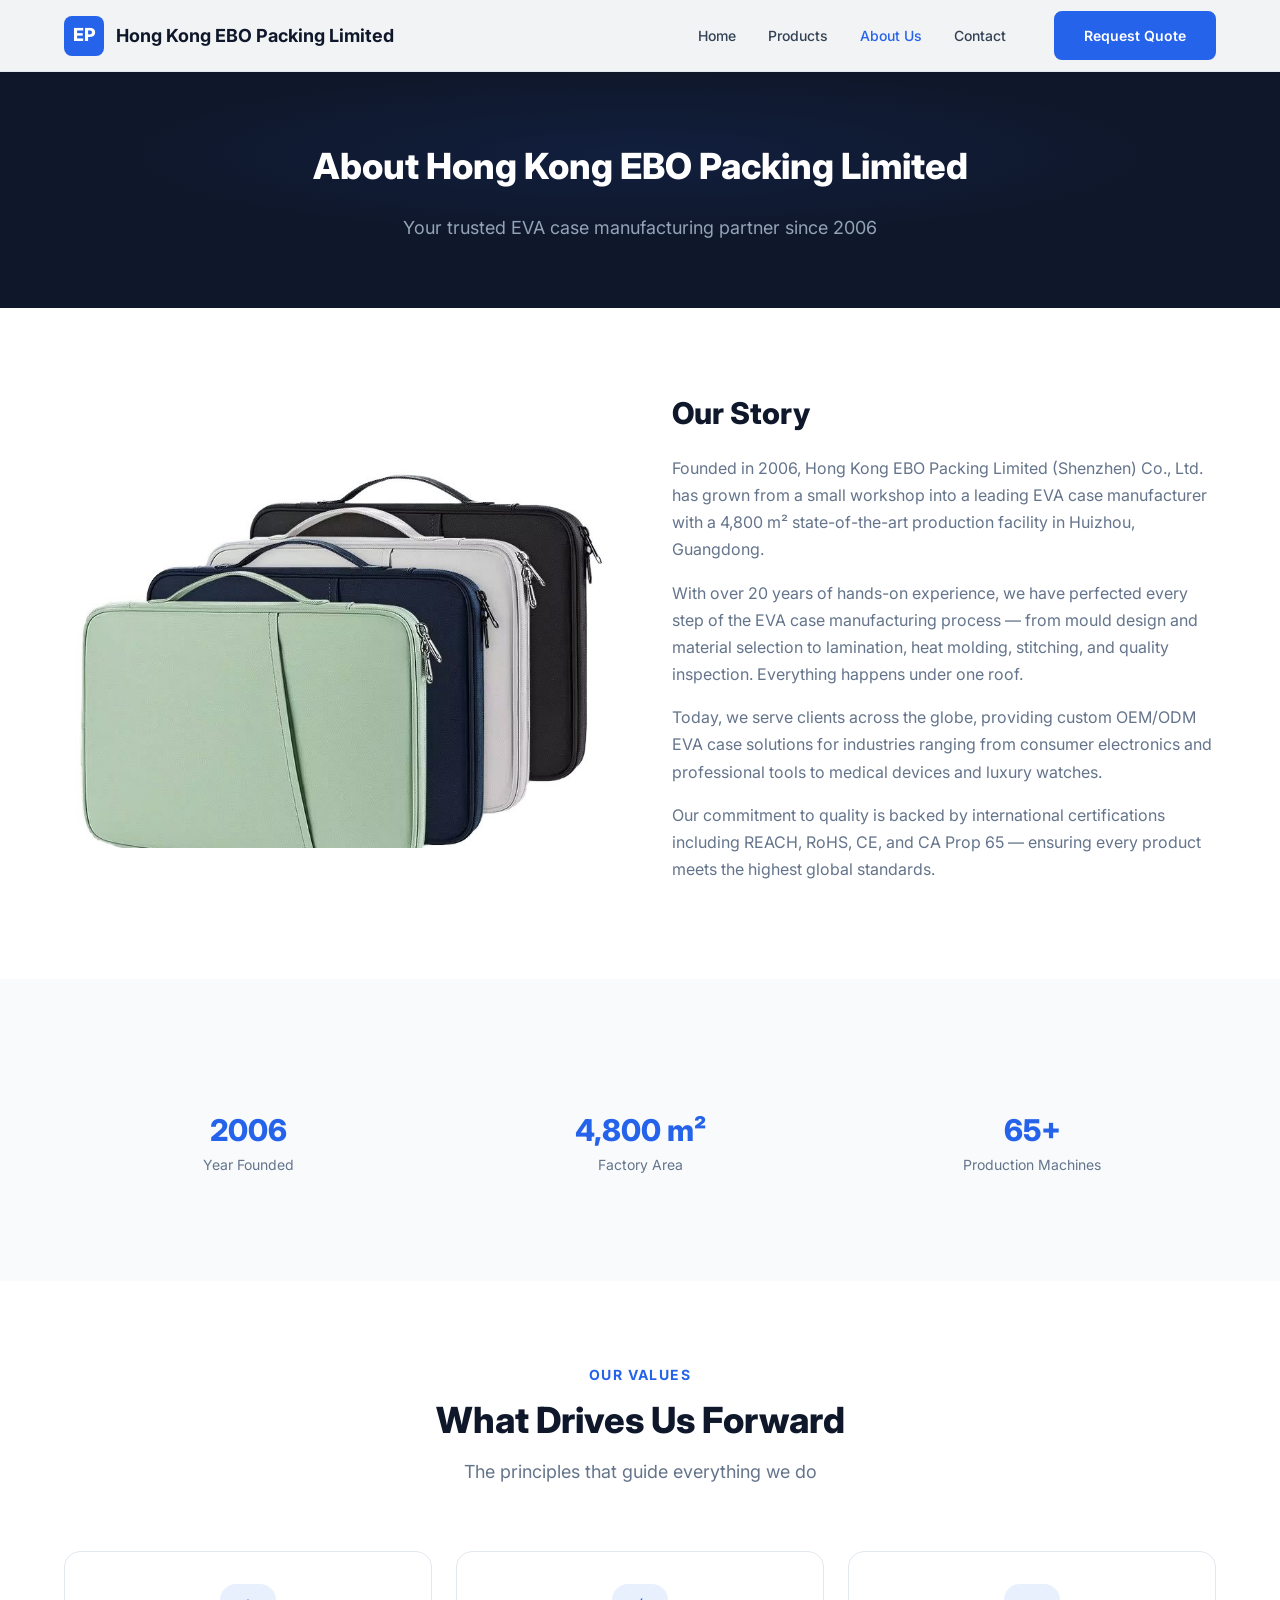
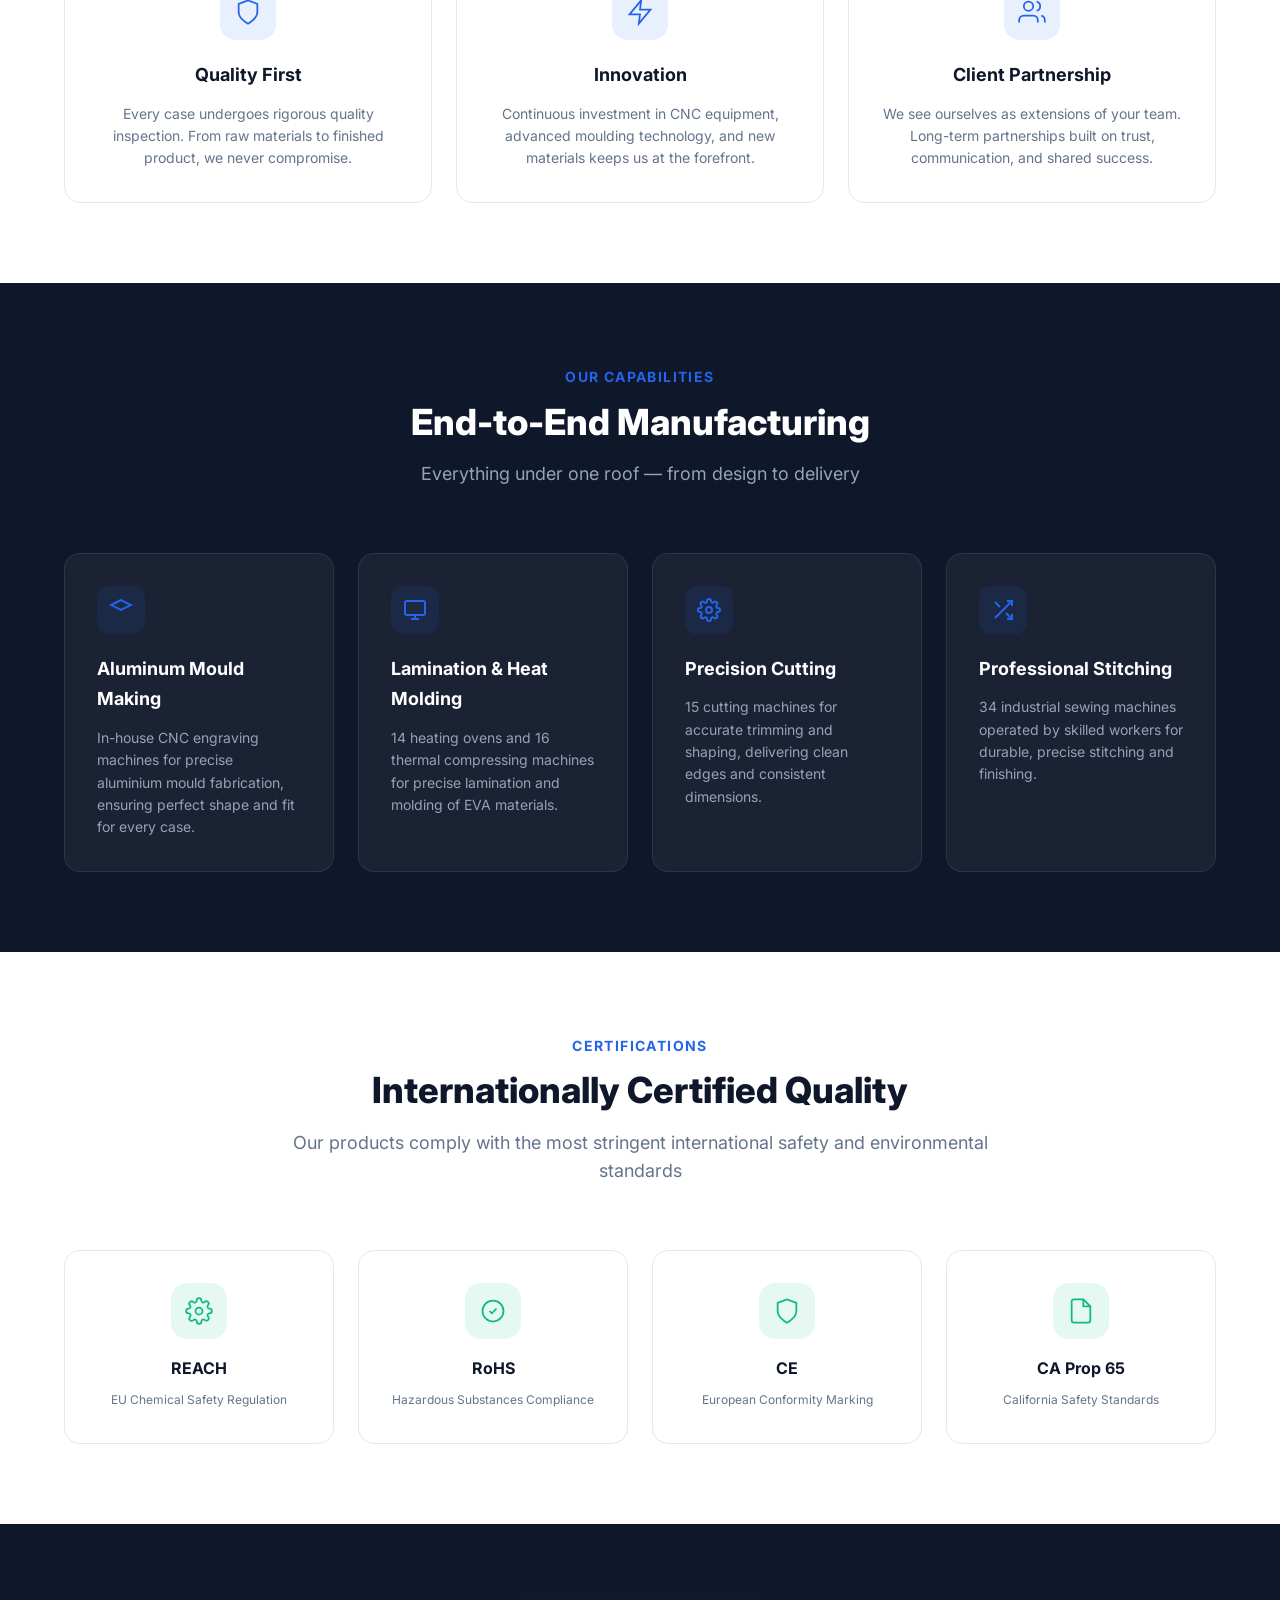
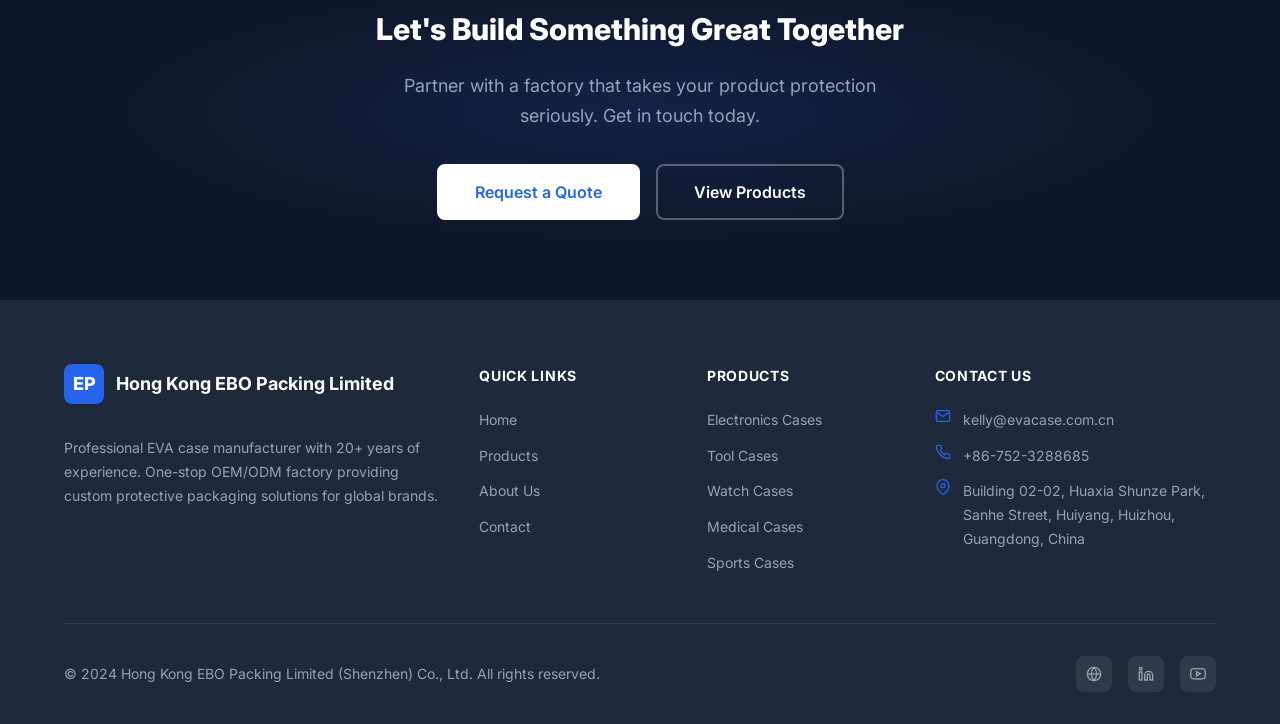
==== commit e9ac2f09: "Update logo text to Hong Kong EBO Packing Limited" ====
--- a/about.html
+++ b/about.html
@@ -3,27 +3,27 @@
 <head>
   <meta charset="UTF-8">
   <meta name="viewport" content="width=device-width, initial-scale=1.0">
-  <meta name="description" content="Learn about EVA Pack - 20+ years of EVA case manufacturing excellence. 4,800 m² factory in Huizhou, China. REACH, RoHS, CE certified. End-to-end OEM/ODM service.">
-  <meta name="keywords" content="EVA case manufacturer, about EVA Pack, EVA case factory China, OEM EVA case, EVA packaging company">
-  <meta property="og:title" content="About Us - EVA Pack | 20+ Years of EVA Manufacturing Excellence">
-  <meta property="og:description" content="Founded in 2006, EVA Pack is a professional EVA case manufacturer with a 4,800 m² factory in Huizhou, China. End-to-end OEM/ODM service.">
+  <meta name="description" content="Learn about Hong Kong EBO Packing Limited - 20+ years of EVA case manufacturing excellence. 4,800 m² factory in Huizhou, China. REACH, RoHS, CE certified. End-to-end OEM/ODM service.">
+  <meta name="keywords" content="EVA case manufacturer, about Hong Kong EBO Packing Limited, EVA case factory China, OEM EVA case, EVA packaging company">
+  <meta property="og:title" content="About Us - Hong Kong EBO Packing Limited | 20+ Years of EVA Manufacturing Excellence">
+  <meta property="og:description" content="Founded in 2006, Hong Kong EBO Packing Limited is a professional EVA case manufacturer with a 4,800 m² factory in Huizhou, China. End-to-end OEM/ODM service.">
   <meta property="og:type" content="website">
   <link rel="canonical" href="https://www.evapack.hk/about.html">
   <link rel="preconnect" href="https://fonts.googleapis.com">
   <link rel="preconnect" href="https://fonts.gstatic.com" crossorigin>
   <link href="https://fonts.googleapis.com/css2?family=Inter:wght@400;500;600;700;800;900&display=swap" rel="stylesheet">
   <link rel="stylesheet" href="assets/css/style.css">
-  <title>About Us - EVA Pack | Professional EVA Case Manufacturer Since 2006</title>
+  <title>About Us - Hong Kong EBO Packing Limited | Professional EVA Case Manufacturer Since 2006</title>
   <script type="application/ld+json">
   {
     "@context": "https://schema.org",
     "@type": "AboutPage",
-    "name": "About EVA Pack",
+    "name": "About Hong Kong EBO Packing Limited",
     "description": "Professional EVA case manufacturer with 20+ years experience. 4,800 m² factory with 65+ production equipment.",
     "url": "https://www.evapack.hk/about.html",
     "about": {
       "@type": "Organization",
-      "name": "EVA Pack (Shenzhen) Co., Ltd.",
+      "name": "Hong Kong EBO Packing Limited (Shenzhen) Co., Ltd.",
       "foundingDate": "2006",
       "description": "Professional EVA case manufacturer specializing in custom OEM/ODM protective cases."
     }
@@ -36,7 +36,7 @@
     <div class="header-inner">
       <a href="index.html" class="logo">
         <div class="logo-icon">EP</div>
-        <span class="logo-text" style="color:var(--color-navy)">EVA Pack</span>
+        <span class="logo-text" style="color:var(--color-navy)">Hong Kong EBO Packing Limited</span>
       </a>
       <nav class="nav" id="nav">
         <a href="index.html" class="nav-link" style="color:var(--color-slate)">Home</a>
@@ -63,7 +63,7 @@
   <!-- Page Hero -->
   <section class="page-hero">
     <div class="page-hero-content">
-      <h1 class="page-hero-title">About EVA Pack</h1>
+      <h1 class="page-hero-title">About Hong Kong EBO Packing Limited</h1>
       <p class="page-hero-subtitle">Your trusted EVA case manufacturing partner since 2006</p>
     </div>
   </section>
@@ -73,11 +73,11 @@
     <div class="container">
       <div class="about-story">
         <div class="about-image">
-          <img src="assets/images/product-3.jpg" alt="EVA Pack Multi-Color Case Collection - Factory Product Showcase" loading="lazy" decoding="async" width="790" height="790" style="width:100%;height:100%;object-fit:cover">
+          <img src="assets/images/product-3.jpg" alt="Hong Kong EBO Packing Limited Multi-Color Case Collection - Factory Product Showcase" loading="lazy" decoding="async" width="790" height="790" style="width:100%;height:100%;object-fit:cover">
         </div>
         <div class="about-content reveal">
           <h2>Our Story</h2>
-          <p>Founded in 2006, EVA Pack (Shenzhen) Co., Ltd. has grown from a small workshop into a leading EVA case manufacturer with a 4,800 m² state-of-the-art production facility in Huizhou, Guangdong.</p>
+          <p>Founded in 2006, Hong Kong EBO Packing Limited (Shenzhen) Co., Ltd. has grown from a small workshop into a leading EVA case manufacturer with a 4,800 m² state-of-the-art production facility in Huizhou, Guangdong.</p>
           <p>With over 20 years of hands-on experience, we have perfected every step of the EVA case manufacturing process — from mould design and material selection to lamination, heat molding, stitching, and quality inspection. Everything happens under one roof.</p>
           <p>Today, we serve clients across the globe, providing custom OEM/ODM EVA case solutions for industries ranging from consumer electronics and professional tools to medical devices and luxury watches.</p>
           <p>Our commitment to quality is backed by international certifications including REACH, RoHS, CE, and CA Prop 65 — ensuring every product meets the highest global standards.</p>
@@ -242,7 +242,7 @@
         <div class="footer-brand">
           <a href="index.html" class="logo" style="margin-bottom:var(--space-4);display:inline-flex">
             <div class="logo-icon">EP</div>
-            <span class="logo-text" style="color:var(--color-white)">EVA Pack</span>
+            <span class="logo-text" style="color:var(--color-white)">Hong Kong EBO Packing Limited</span>
           </a>
           <p>Professional EVA case manufacturer with 20+ years of experience. One-stop OEM/ODM factory providing custom protective packaging solutions for global brands.</p>
         </div>
@@ -284,7 +284,7 @@
         </div>
       </div>
       <div class="footer-bottom">
-        <p>&copy; 2024 EVA Pack (Shenzhen) Co., Ltd. All rights reserved.</p>
+        <p>&copy; 2024 Hong Kong EBO Packing Limited (Shenzhen) Co., Ltd. All rights reserved.</p>
         <div class="footer-social">
           <a href="https://evapack.en.alibaba.com" target="_blank" rel="noopener" aria-label="Alibaba">
             <svg width="16" height="16" viewBox="0 0 24 24" fill="none" stroke="currentColor" stroke-width="2"><circle cx="12" cy="12" r="10"/><line x1="2" y1="12" x2="22" y2="12"/><path d="M12 2a15.3 15.3 0 014 10 15.3 15.3 0 01-4 10 15.3 15.3 0 01-4-10 15.3 15.3 0 014-10z"/></svg>
